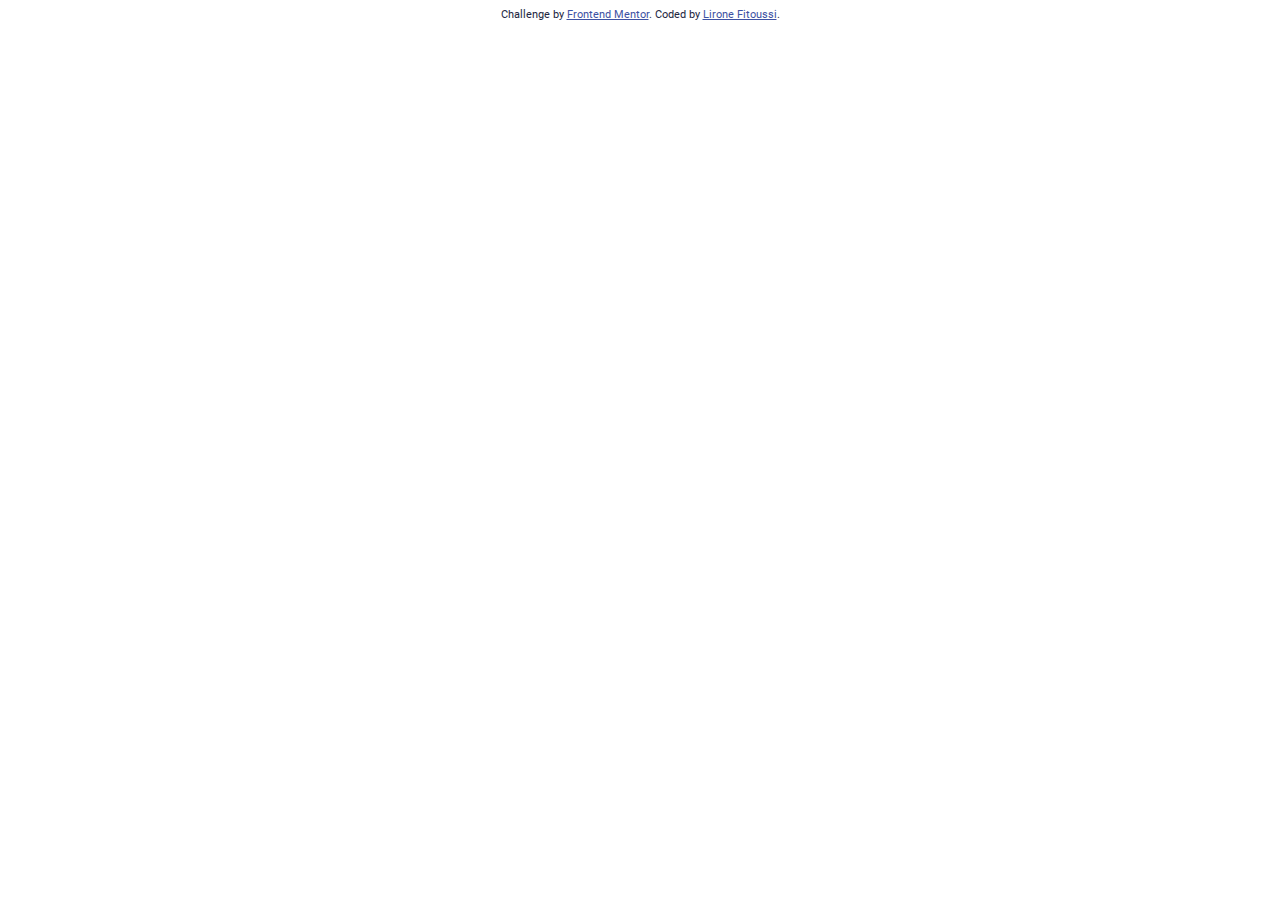
==== temp.html @ adf8b39e "fisrt page final Css and js on mobile" ====
<!DOCTYPE html>
<html lang="en">
<head>
  <meta charset="UTF-8">
  <meta name="viewport" content="width=device-width, initial-scale=1.0">
  <link rel="icon" type="image/png" sizes="32x32" href="./assets/images/favicon-32x32.png">
  <link rel="stylesheet" href="./style.css">
  <title>Frontend Mentor | Newsletter sign-up form with success message</title>
</head>
<body>
  <section id="success-page">
    <!-- Success message start -->

    Thanks for subscribing!

    A confirmation email has been sent to ash@loremcompany.com. 
    Please open it and click the button inside to confirm your subscription.

    Dismiss message

    <!-- Success message end -->
  </section>
  <div class="attribution">
    Challenge by <a href="https://www.frontendmentor.io?ref=challenge" target="_blank">Frontend Mentor</a>. 
    Coded by <a href="https://github.com/LironeFitoussi">Lirone Fitoussi</a>.
  </div>

  <script src="./main.js"></script>
</body>
</html>
---- style.css ----
@font-face {
    font-family: 'Roboto';
    src: local('Roboto'),
    url('./assets/fonts/Roboto-Bold.ttf')
    format('TrueType');
    font-weight: 700;
}

@font-face {
    font-family: 'Roboto';
    src: local('Roboto'),
    url('./assets/fonts/Roboto-Regular.ttf')
    format('TrueType');
    font-weight: 400;
}

:root {
/* ## Colors */
/* ### Primary */
--Tomato: hsl(4, 100%, 67%);
--Light-Tomato: hsla(4, 100%, 67%, 0.15);

/* ### Neutral */
--Dark-Slate-Grey: hsl(234, 29%, 20%);
--Charcoal-Grey: hsl(235, 18%, 26%);
--Grey: hsl(231, 7%, 60%);
--White: hsl(0, 0%, 100%);
}

body {
    font-family: 'Roboto', sans-serif;
    color: var(--Dark-Slate-Grey);
}

#signup-page > main {
    padding: 5vw;
}

.header-element {
    width: 100%;
    position: relative;
    top: 0;
}

main {
    display: flex;
    flex-direction: column;
    gap: 1vh;
}

h1 {
    font-size: 2.5rem;
    margin: 0;
}

ul {
    display: flex;
    flex-direction: column;
    gap: 2vh;
    list-style: none;
    padding: 0;
    margin: 0;
}

li {
    display: flex;
    flex-direction: row;
    gap: 5vw;
    align-items: flex-start;
}

li > p {
    margin: 0;
}

form {
    display: flex;
    flex-direction: column;
    gap: 1vh;
    margin-top: 4vh;
}

#labels {
    display: grid;
    grid-template-columns: 1fr 1fr;
}

label {
    font-size: 3vw;
    font-weight: 700;
}

#errorMsg {
    text-align: right;
    color: var(--Tomato);
}

form > div {
    display: flex;
    flex-direction: column;
    gap: 3.5vh;
}

.errorState {
    border: 1px solid var(--Tomato);
    background-color: var(--Light-Tomato);
    color: var(--Tomato);
}

.btn-elem {
    padding: 1rem;
    border-radius: .5rem;
}

input {
    border: 1px solid var(--Grey);
}

button {
    border: none;
    background-color: var(--Dark-Slate-Grey);
    color: #fff;
    font-weight: 400;
    font-size: 4vw;
}

.attribution {
  font-size: 11px;
  text-align: center;
}

.attribution a {
  color: hsl(228, 45%, 44%);
}

#success-page {
    display: none;
}
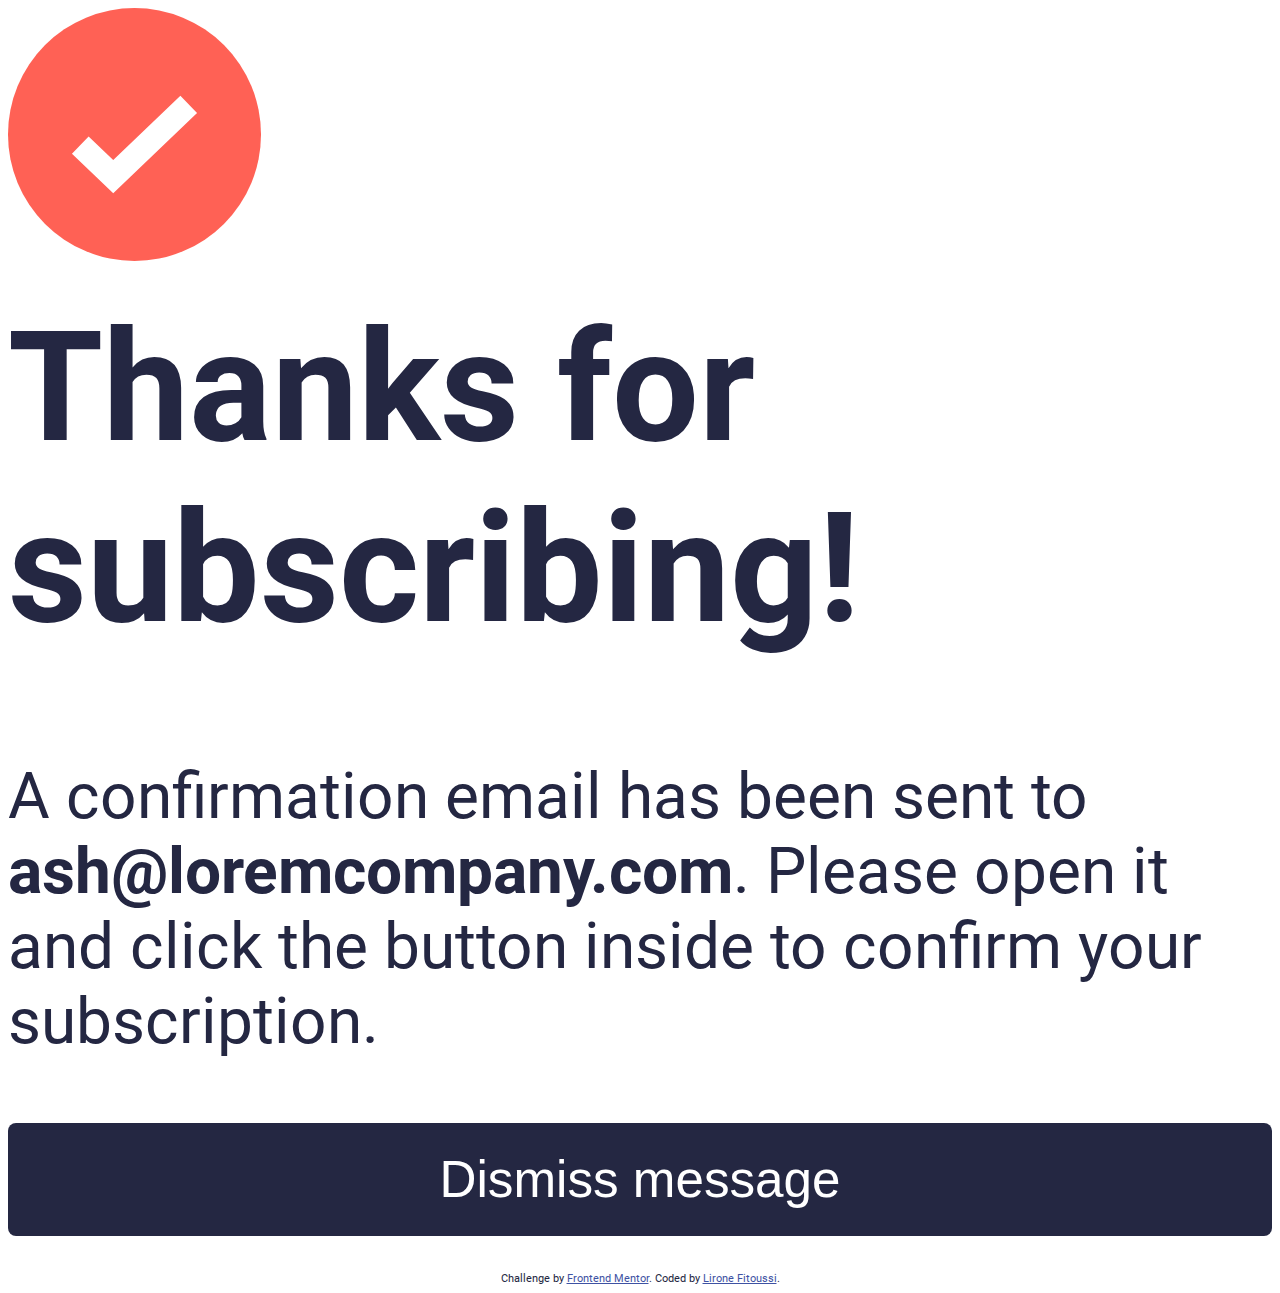
==== commit 153aaafd: "Mobile Done" ====
--- a/temp.html
+++ b/temp.html
@@ -5,18 +5,22 @@
   <meta name="viewport" content="width=device-width, initial-scale=1.0">
   <link rel="icon" type="image/png" sizes="32x32" href="./assets/images/favicon-32x32.png">
   <link rel="stylesheet" href="./style.css">
+  <link rel="stylesheet" href="./success.css">
   <title>Frontend Mentor | Newsletter sign-up form with success message</title>
 </head>
 <body>
   <section id="success-page">
     <!-- Success message start -->
-
-    Thanks for subscribing!
-
-    A confirmation email has been sent to ash@loremcompany.com. 
-    Please open it and click the button inside to confirm your subscription.
-
-    Dismiss message
+    <div class="successMsg">
+        <img class="successPageLogo" src="./assets/images/icon-list.svg" alt="">
+        <h1 >Thanks for subscribing!</h1>
+        <p>
+            A confirmation email has been sent to <strong>ash@loremcompany.com</strong>. 
+            Please open it and click the button inside to confirm your subscription. 
+        </p>
+    </div>
+   
+    <button>Dismiss message</button>
 
     <!-- Success message end -->
   </section>
--- a/style.css
+++ b/style.css
@@ -132,7 +132,3 @@
 .attribution a {
   color: hsl(228, 45%, 44%);
 }
-
-#success-page {
-    display: none;
-}--- a/success.css
+++ b/success.css
@@ -0,0 +1,35 @@
+section {
+    margin-bottom: 4vh;
+}
+
+#success-page {
+    display: flex;
+    flex-direction: column;
+    justify-content: space-between;
+    min-height: 90vh;
+}
+
+.successMsg {
+    display: flex;
+    flex-direction: column;
+    gap: 4vh;
+}
+
+.successPageLogo {
+    width: 20%;
+}
+
+h1 {
+    font-weight: 700;
+    font-size: 12vw;
+}
+
+p {
+    font-size: 5vw;
+}
+
+button {
+    width: 100%;
+    border-radius: .5rem;
+    padding: 3vh 3vw;
+}